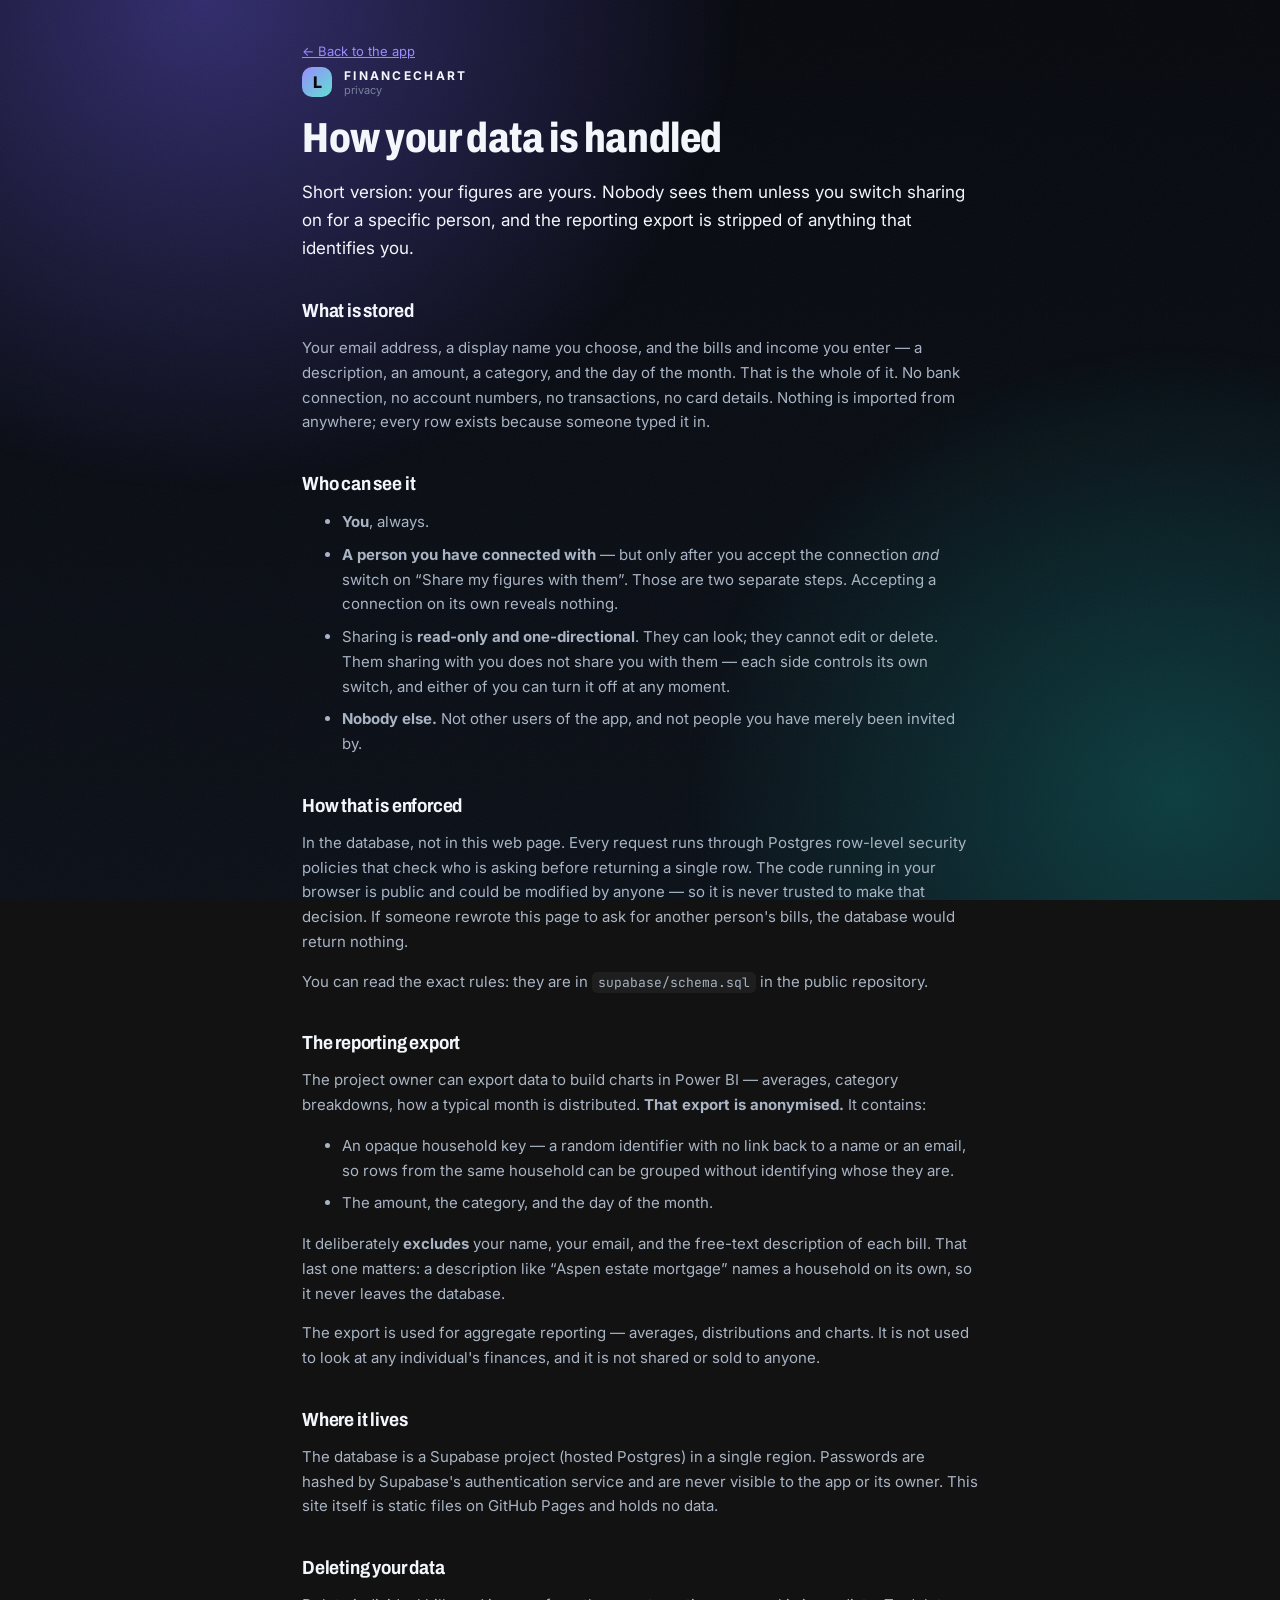
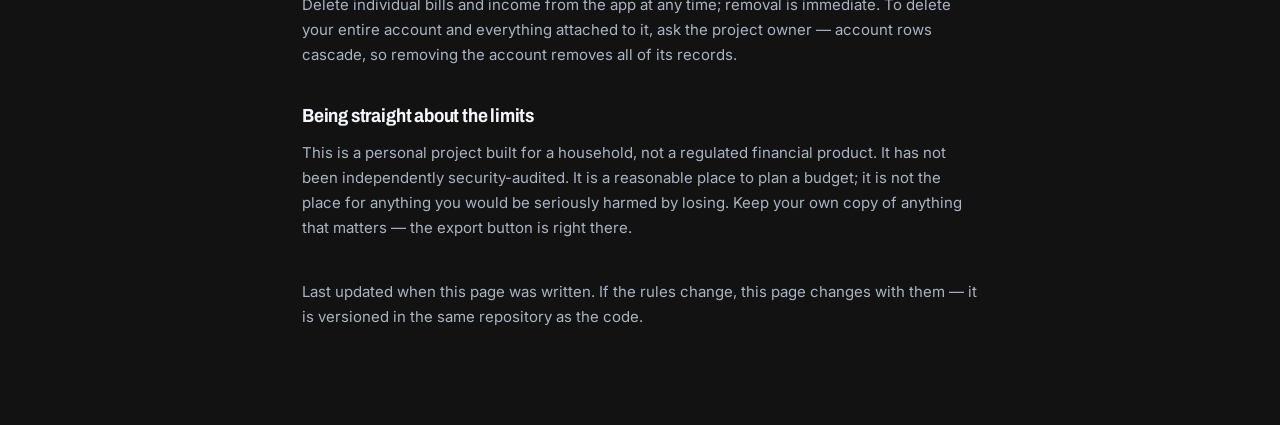
==== web/privacy.html @ e147e2c2 "Add accounts, sharing and a web frontend (v2) Move from a single-user desktop app to a hosted one wi" ====
<!doctype html>
<html lang="en" data-theme="dark">
<head>
<meta charset="utf-8">
<meta name="viewport" content="width=device-width, initial-scale=1">
<title>How your data is handled — FinanceChart</title>
<link rel="icon" href="data:image/svg+xml,%3Csvg xmlns='http://www.w3.org/2000/svg' viewBox='0 0 32 32'%3E%3Crect width='32' height='32' rx='9' fill='%236d5ef0'/%3E%3Ctext x='16' y='23' font-family='sans-serif' font-size='19' font-weight='800' fill='%23fff' text-anchor='middle'%3EL%3C/text%3E%3C/svg%3E">
<link rel="preconnect" href="https://fonts.googleapis.com">
<link rel="preconnect" href="https://fonts.gstatic.com" crossorigin>
<link href="https://fonts.googleapis.com/css2?family=Archivo:wdth,wght@62..125,400..800&family=Inter:wght@400..700&family=JetBrains+Mono:wght@400..600&display=swap" rel="stylesheet">
<link rel="stylesheet" href="styles.css">
<style>
  .doc { max-width: 720px; margin: 0 auto; padding: 40px 22px 80px; }
  .doc h1 { font-size: clamp(30px, 5vw, 42px); font-weight: 800; font-stretch: 80%; margin: 18px 0 8px; }
  .doc h2 { font-size: 19px; margin: 38px 0 10px; }
  .doc p, .doc li { color: var(--ink-secondary); line-height: 1.65; font-size: 15px; }
  .doc li { margin-bottom: 8px; }
  .doc .lede { font-size: 17px; color: var(--ink); }
  .doc code { font-family: var(--mono); font-size: 13px; background: var(--inset); padding: 2px 6px; border-radius: 5px; }
  .back { display: inline-block; margin-bottom: 8px; font-size: 13px; }
</style>
</head>
<body>
<div class="doc">
  <a class="back" href="index.html">← Back to the app</a>

  <div class="wordmark" style="margin-bottom:6px">
    <div class="badge">L</div>
    <div><div class="name">FINANCECHART</div><div class="sub">privacy</div></div>
  </div>

  <h1>How your data is handled</h1>
  <p class="lede">Short version: your figures are yours. Nobody sees them unless
    you switch sharing on for a specific person, and the reporting export is
    stripped of anything that identifies you.</p>

  <h2>What is stored</h2>
  <p>Your email address, a display name you choose, and the bills and income you
    enter — a description, an amount, a category, and the day of the month.
    That is the whole of it. No bank connection, no account numbers, no
    transactions, no card details. Nothing is imported from anywhere; every row
    exists because someone typed it in.</p>

  <h2>Who can see it</h2>
  <ul>
    <li><strong>You</strong>, always.</li>
    <li><strong>A person you have connected with</strong> — but only after you
      accept the connection <em>and</em> switch on “Share my figures with them”.
      Those are two separate steps. Accepting a connection on its own reveals
      nothing.</li>
    <li>Sharing is <strong>read-only and one-directional</strong>. They can look;
      they cannot edit or delete. Them sharing with you does not share you with
      them — each side controls its own switch, and either of you can turn it off
      at any moment.</li>
    <li><strong>Nobody else.</strong> Not other users of the app, and not people
      you have merely been invited by.</li>
  </ul>

  <h2>How that is enforced</h2>
  <p>In the database, not in this web page. Every request runs through Postgres
    row-level security policies that check who is asking before returning a
    single row. The code running in your browser is public and could be modified
    by anyone — so it is never trusted to make that decision. If someone rewrote
    this page to ask for another person's bills, the database would return
    nothing.</p>
  <p>You can read the exact rules: they are in
    <code>supabase/schema.sql</code> in the public repository.</p>

  <h2>The reporting export</h2>
  <p>The project owner can export data to build charts in Power BI — averages,
    category breakdowns, how a typical month is distributed. <strong>That export
    is anonymised.</strong> It contains:</p>
  <ul>
    <li>An opaque household key — a random identifier with no link back to a name
      or an email, so rows from the same household can be grouped without
      identifying whose they are.</li>
    <li>The amount, the category, and the day of the month.</li>
  </ul>
  <p>It deliberately <strong>excludes</strong> your name, your email, and the
    free-text description of each bill. That last one matters: a description like
    “Aspen estate mortgage” names a household on its own, so it never leaves the
    database.</p>
  <p>The export is used for aggregate reporting — averages, distributions and
    charts. It is not used to look at any individual's finances, and it is not
    shared or sold to anyone.</p>

  <h2>Where it lives</h2>
  <p>The database is a Supabase project (hosted Postgres) in a single region.
    Passwords are hashed by Supabase's authentication service and are never
    visible to the app or its owner. This site itself is static files on GitHub
    Pages and holds no data.</p>

  <h2>Deleting your data</h2>
  <p>Delete individual bills and income from the app at any time; removal is
    immediate. To delete your entire account and everything attached to it, ask
    the project owner — account rows cascade, so removing the account removes all
    of its records.</p>

  <h2>Being straight about the limits</h2>
  <p>This is a personal project built for a household, not a regulated financial
    product. It has not been independently security-audited. It is a reasonable
    place to plan a budget; it is not the place for anything you would be
    seriously harmed by losing. Keep your own copy of anything that matters —
    the export button is right there.</p>

  <p class="small muted" style="margin-top:40px">
    Last updated when this page was written. If the rules change, this page
    changes with them — it is versioned in the same repository as the code.
  </p>
</div>
<script>
  document.documentElement.dataset.theme = localStorage.getItem("fc-theme") || "dark";
</script>
</body>
</html>
---- web/styles.css ----
/*
 * FinanceChart — design system
 *
 * The same "aurora ink" palette as the desktop app: a near-black (or warm
 * bone) plane lit by two colour blooms, with frosted panels over it. The
 * values came out of the desktop app's palette_check.py, which audits WCAG
 * contrast and OKLab separation between adjacent series slots under simulated
 * protanopia, deuteranopia and tritanopia.
 *
 * Colour is assigned by the job it does: one hue's ramp for magnitude, fixed
 * categorical slots for identity (so a category keeps its colour as the data
 * changes), and reserved status colours that always ship alongside words.
 */

:root {
  color-scheme: dark;

  --plane-top: #080a10;
  --plane-bottom: #0c1119;
  --bloom-a: #6d5ef0;
  --bloom-b: #12a8a0;
  --bloom-alpha: 0.42;

  --surface: #141a24;
  --glass: rgba(26, 33, 46, 0.72);
  --stroke: rgba(255, 255, 255, 0.11);
  --highlight: rgba(255, 255, 255, 0.16);
  --inset: rgba(255, 255, 255, 0.05);
  --inset-strong: rgba(255, 255, 255, 0.09);
  --shadow: rgba(0, 0, 0, 0.55);

  --ink: #f3f6fb;
  --ink-secondary: #a9b4c4;
  --ink-muted: #79839a;

  --accent: #9a8cff;
  --accent-soft: #5fe0d0;
  --button: #6d5ef0;
  --button-active: #5b4cde;
  --button-ink: #ffffff;

  --good: #35d9a0;
  --warning: #ffc24b;
  --critical: #ff6b85;

  --series-1: #6e8bff;
  --series-2: #ff7a45;
  --series-3: #2fd4a7;
  --series-4: #ffc24b;
  --series-5: #ff6fa5;
  --series-6: #4cc93f;
  --series-7: #b239f7;
  --series-8: #ff5c5c;

  /* Text drawn on top of each fill. Chosen per colour, not assumed: on the
     light palette some series are dark enough to need white. Every pairing
     below clears 4.5:1. */
  --series-1-ink: #0b0b0b; --series-2-ink: #0b0b0b;
  --series-3-ink: #0b0b0b; --series-4-ink: #0b0b0b;
  --series-5-ink: #0b0b0b; --series-6-ink: #0b0b0b;
  --series-7-ink: #0b0b0b; --series-8-ink: #0b0b0b;
  --on-accent: #0b0b0b;

  --track: rgba(255, 255, 255, 0.09);
  --grid: #222b3a;

  /* Sequential ramp for magnitude: one hue, deep -> bright on the dark
     surface, so "more" always reads as further from the background. */
  --ramp-1: #41528f; --ramp-2: #4d5e9c; --ramp-3: #596aaa;
  --ramp-4: #6576b8; --ramp-5: #7283c6; --ramp-6: #7e90d4;
  --ramp-7: #8b9de2; --ramp-8: #99aaf0; --ramp-9: #a6b7ff;

  --radius-panel: 20px;
  --radius-card: 16px;
  --radius-well: 11px;
  --radius-pill: 999px;

  --sans: "Inter", ui-sans-serif, system-ui, -apple-system, "Segoe UI", sans-serif;
  --display: "Archivo", var(--sans);
  --mono: "JetBrains Mono", ui-monospace, "SFMono-Regular", Menlo, monospace;
}

:root[data-theme="light"] {
  color-scheme: light;

  --plane-top: #f6f2ea;
  --plane-bottom: #eae4d9;
  --bloom-a: #8c7bf0;
  --bloom-b: #4fc5b4;
  --bloom-alpha: 0.26;

  --surface: #fcfaf6;
  --glass: rgba(255, 253, 249, 0.78);
  --stroke: rgba(18, 16, 14, 0.1);
  --highlight: rgba(255, 255, 255, 0.75);
  --inset: rgba(18, 16, 14, 0.05);
  --inset-strong: rgba(18, 16, 14, 0.09);
  --shadow: rgba(60, 48, 30, 0.18);

  --ink: #141210;
  --ink-secondary: #514b42;
  --ink-muted: #7e776c;

  --accent: #5b4bd6;
  --accent-soft: #0e9e78;
  --button: #5b4bd6;
  --button-active: #4a3bc0;

  --good: #0f8a5f;
  --warning: #b07400;
  --critical: #c8324f;

  --series-1: #3d5bd9;
  --series-2: #d9531f;
  --series-3: #0e9e78;
  --series-4: #c98200;
  --series-5: #d6417c;
  --series-6: #2e8b22;
  --series-7: #5b1d96;
  --series-8: #d13a3a;

  --series-1-ink: #ffffff; --series-2-ink: #0b0b0b;
  --series-3-ink: #0b0b0b; --series-4-ink: #0b0b0b;
  --series-5-ink: #0b0b0b; --series-6-ink: #0b0b0b;
  --series-7-ink: #ffffff; --series-8-ink: #ffffff;
  --on-accent: #ffffff;

  --track: rgba(18, 16, 14, 0.1);
  --grid: #ded7ca;

  /* Same hue, inverted for the light surface: pale -> deep. */
  --ramp-1: #8fa4e2; --ramp-2: #8196d7; --ramp-3: #7389cc;
  --ramp-4: #657bc2; --ramp-5: #576eb7; --ramp-6: #4a61ac;
  --ramp-7: #3e54a1; --ramp-8: #314697; --ramp-9: #26398c;
}

* { box-sizing: border-box; }

/* The `hidden` attribute must win. Any rule here that sets `display` on an
   element would otherwise beat the user-agent's `[hidden] { display: none }`,
   which silently leaves hidden fields on screen. */
[hidden] { display: none !important; }

body {
  margin: 0;
  min-height: 100vh;
  font-family: var(--sans);
  color: var(--ink);
  background: linear-gradient(180deg, var(--plane-top), var(--plane-bottom));
  background-attachment: fixed;
  -webkit-font-smoothing: antialiased;
}

/* The two colour blooms. Fixed so they stay put while the page scrolls. */
body::before,
body::after {
  content: "";
  position: fixed;
  inset: 0;
  pointer-events: none;
  z-index: -1;
}
body::before {
  background:
    radial-gradient(60vw 55vw at 16% 0%,
      color-mix(in srgb, var(--bloom-a) calc(var(--bloom-alpha) * 100%), transparent), transparent 70%),
    radial-gradient(55vw 50vw at 92% 88%,
      color-mix(in srgb, var(--bloom-b) calc(var(--bloom-alpha) * 72%), transparent), transparent 70%);
}
/* Film grain, so the large gradient areas do not band. */
body::after {
  opacity: 0.035;
  background-image: url("data:image/svg+xml,%3Csvg xmlns='http://www.w3.org/2000/svg' width='120' height='120'%3E%3Cfilter id='n'%3E%3CfeTurbulence type='fractalNoise' baseFrequency='0.9' numOctaves='3'/%3E%3C/filter%3E%3Crect width='120' height='120' filter='url(%23n)'/%3E%3C/svg%3E");
}

/* --------------------------------------------------------------- surfaces */

.panel {
  background: var(--glass);
  backdrop-filter: blur(20px) saturate(140%);
  -webkit-backdrop-filter: blur(20px) saturate(140%);
  border: 1px solid var(--stroke);
  border-top-color: var(--highlight);
  border-radius: var(--radius-panel);
  box-shadow: 0 10px 34px var(--shadow);
}

.well {
  background: var(--inset);
  border: 1px solid transparent;
  border-radius: var(--radius-well);
}

/* ------------------------------------------------------------- typography */

.eyebrow {
  font-size: 10px;
  font-weight: 600;
  letter-spacing: 0.19em;
  text-transform: uppercase;
  color: var(--ink-muted);
  margin: 0;
}

.hero-figure {
  font-family: var(--display);
  font-size: clamp(44px, 6.4vw, 76px);
  font-weight: 800;
  font-stretch: 78%;
  letter-spacing: -0.02em;
  line-height: 1;
  margin: 10px 0 0;
  background: linear-gradient(96deg, var(--ink), var(--accent));
  -webkit-background-clip: text;
  background-clip: text;
  color: transparent;
}
.hero-figure.is-critical {
  background: none;
  -webkit-text-fill-color: var(--critical);
  color: var(--critical);
}
.hero-figure.is-empty {
  background: none;
  -webkit-text-fill-color: var(--ink-muted);
  color: var(--ink-muted);
}

.figure { font-family: var(--mono); font-variant-numeric: tabular-nums; }

h1, h2, h3 { font-family: var(--display); font-stretch: 88%; letter-spacing: -0.01em; }

/* --------------------------------------------------------------- controls */

.btn {
  font: inherit;
  font-size: 13px;
  font-weight: 600;
  padding: 10px 18px;
  border-radius: var(--radius-pill);
  border: 1px solid transparent;
  cursor: pointer;
  transition: background 0.15s, border-color 0.15s, color 0.15s, box-shadow 0.15s;
  background: transparent;
  color: var(--ink-secondary);
  border-color: color-mix(in srgb, var(--ink-muted) 45%, transparent);
}
.btn:hover { color: var(--ink); background: var(--inset); }
.btn:focus-visible { outline: 2px solid var(--accent); outline-offset: 2px; }

.btn-primary {
  background: linear-gradient(96deg, var(--button), var(--accent));
  color: var(--button-ink);
  border-color: transparent;
}
.btn-primary:hover {
  background: linear-gradient(96deg, var(--button-active), var(--accent));
  color: var(--button-ink);
  box-shadow: 0 0 22px color-mix(in srgb, var(--accent) 45%, transparent);
}
.btn-danger { color: var(--critical); border-color: color-mix(in srgb, var(--critical) 50%, transparent); }
.btn-danger:hover { color: var(--critical); background: color-mix(in srgb, var(--critical) 12%, transparent); }
.btn-quiet { border-color: transparent; }
.btn:disabled { opacity: 0.45; cursor: not-allowed; }

input, select {
  font: inherit;
  font-size: 14px;
  width: 100%;
  padding: 10px 12px;
  color: var(--ink);
  background: var(--inset);
  border: 1px solid transparent;
  border-radius: var(--radius-well);
}
input:focus, select:focus {
  outline: none;
  border-color: var(--accent);
  background: var(--inset-strong);
}
input::placeholder { color: var(--ink-muted); }
select option { background: var(--surface); color: var(--ink); }

label.field { display: block; }
label.field > span {
  display: block;
  font-size: 10px;
  font-weight: 600;
  letter-spacing: 0.16em;
  text-transform: uppercase;
  color: var(--ink-muted);
  margin-bottom: 6px;
}

/* ------------------------------------------------------------------ chips */

.chip {
  background: var(--inset);
  border-radius: var(--radius-card);
  padding: 14px 16px;
}
.chip .value {
  font-family: var(--mono);
  font-variant-numeric: tabular-nums;
  font-size: 21px;
  font-weight: 600;
  margin: 4px 0 2px;
}
.chip .note { font-size: 11px; color: var(--ink-muted); }

.tag {
  display: inline-block;
  font-size: 11px;
  font-weight: 600;
  padding: 3px 10px;
  border-radius: var(--radius-pill);
  background: var(--inset-strong);
  color: var(--ink-secondary);
}
.tag.is-accent { background: color-mix(in srgb, var(--accent) 22%, transparent); color: var(--ink); }
.tag.is-good { background: color-mix(in srgb, var(--good) 20%, transparent); color: var(--good); }
.tag.is-warning { background: color-mix(in srgb, var(--warning) 22%, transparent); color: var(--warning); }

/* ------------------------------------------------------------------ table */

table.ledger { width: 100%; border-collapse: collapse; }
table.ledger th {
  font-size: 10px;
  font-weight: 600;
  letter-spacing: 0.16em;
  text-transform: uppercase;
  color: var(--ink-muted);
  text-align: left;
  padding: 8px 10px;
  cursor: pointer;
  user-select: none;
  white-space: nowrap;
}
table.ledger th:hover { color: var(--ink-secondary); }
table.ledger th.num, table.ledger td.num { text-align: right; }
table.ledger th.mid, table.ledger td.mid { text-align: center; }
table.ledger td { padding: 9px 10px; font-size: 14px; border-radius: 0; }
table.ledger tbody tr { cursor: pointer; }
table.ledger tbody tr:hover td { background: var(--inset); }
table.ledger tbody tr.is-selected td { background: color-mix(in srgb, var(--accent) 16%, transparent); }
table.ledger tbody tr td:first-child { border-radius: var(--radius-well) 0 0 var(--radius-well); }
table.ledger tbody tr td:last-child { border-radius: 0 var(--radius-well) var(--radius-well) 0; }
table.ledger td.num { font-family: var(--mono); font-variant-numeric: tabular-nums; }

.dot {
  display: inline-block;
  width: 9px; height: 9px;
  border-radius: 3px;
  margin-right: 9px;
  vertical-align: baseline;
}

/* ------------------------------------------------------------------ tabs */

.tabs {
  display: inline-flex;
  background: var(--inset);
  border-radius: var(--radius-pill);
  padding: 3px;
  gap: 2px;
}
.tabs button {
  font: inherit;
  font-size: 13px;
  font-weight: 600;
  padding: 8px 22px;
  border: 0;
  border-radius: var(--radius-pill);
  background: transparent;
  color: var(--ink-muted);
  cursor: pointer;
}
.tabs button:hover { color: var(--ink-secondary); }
.tabs button[aria-selected="true"] {
  background: linear-gradient(96deg, var(--accent), var(--accent-soft));
  color: var(--on-accent);
  box-shadow: 0 0 18px color-mix(in srgb, var(--accent) 40%, transparent);
}

/* ----------------------------------------------------------------- layout */

.shell { max-width: 1420px; margin: 0 auto; padding: 22px; }

.topbar {
  display: flex;
  align-items: center;
  gap: 18px;
  margin-bottom: 18px;
  flex-wrap: wrap;
}
.wordmark { display: flex; align-items: center; gap: 12px; }
.wordmark .badge {
  width: 30px; height: 30px;
  border-radius: 10px;
  background: linear-gradient(135deg, var(--accent), var(--accent-soft));
  display: grid; place-items: center;
  font-weight: 800; color: var(--on-accent);
}
.wordmark .name { font-size: 12px; font-weight: 700; letter-spacing: 0.19em; }
.wordmark .sub { font-size: 11px; color: var(--ink-muted); }

.icon-btn {
  width: 40px; height: 40px;
  border-radius: var(--radius-pill);
  border: 1px solid color-mix(in srgb, var(--ink-muted) 45%, transparent);
  background: transparent;
  color: var(--ink-secondary);
  cursor: pointer;
  display: grid; place-items: center;
}
.icon-btn:hover { background: var(--inset); color: var(--ink); }

.hero { padding: 24px 26px; margin-bottom: 18px; }
.hero-grid {
  display: grid;
  grid-template-columns: minmax(240px, 1fr) auto;
  gap: 24px;
  align-items: start;
}
.chips { display: grid; grid-template-columns: repeat(3, minmax(140px, 168px)); gap: 12px; }

.meter { margin-top: 20px; }
.meter-track {
  position: relative;
  height: 14px;
  border-radius: var(--radius-pill);
  background: var(--track);
  overflow: hidden;
}
.meter-fill {
  position: absolute; inset: 0 auto 0 0;
  border-radius: var(--radius-pill);
  background: linear-gradient(90deg, var(--accent), var(--accent-soft));
  box-shadow: 0 0 18px color-mix(in srgb, var(--accent) 55%, transparent);
  transition: width 0.4s ease;
}
.meter-over {
  position: absolute; top: 0; bottom: 0;
  border-radius: var(--radius-pill);
  background: var(--critical);
  box-shadow: 0 0 18px color-mix(in srgb, var(--critical) 55%, transparent);
}
.meter-caption { margin-top: 9px; font-size: 12px; color: var(--ink-secondary); }
.meter-caption.is-critical { color: var(--critical); }

.columns { display: grid; grid-template-columns: minmax(0, 46fr) minmax(0, 54fr); gap: 18px; }
@media (max-width: 1080px) { .columns, .hero-grid { grid-template-columns: 1fr; } }
@media (max-width: 620px) { .chips { grid-template-columns: 1fr; } }

.pane { padding: 22px; }
.pane-head {
  display: flex; align-items: baseline; justify-content: space-between;
  gap: 12px; margin-bottom: 14px; flex-wrap: wrap;
}
.pane-head h2 { margin: 0; font-size: 19px; font-weight: 700; }
.pane-head .sub { font-size: 12px; color: var(--ink-muted); }

.divider { height: 1px; background: var(--stroke); margin: 18px 0; border: 0; }

.form-grid { display: grid; grid-template-columns: 1fr 1fr; gap: 14px; }
@media (max-width: 520px) { .form-grid { grid-template-columns: 1fr; } }

.row { display: flex; gap: 10px; align-items: center; flex-wrap: wrap; }
.spacer { flex: 1; }
.error { color: var(--critical); font-size: 12px; min-height: 16px; }
.empty { text-align: center; padding: 34px 12px; color: var(--ink-muted); }
.empty strong { display: block; color: var(--ink-secondary); margin-bottom: 5px; }

.scroll-y { max-height: 340px; overflow-y: auto; }
.scroll-y::-webkit-scrollbar { width: 8px; }
.scroll-y::-webkit-scrollbar-thumb {
  background: color-mix(in srgb, var(--ink-muted) 45%, transparent);
  border-radius: 99px;
}

/* ----------------------------------------------------------------- charts */

/* SVG text does not inherit the page font stack, so it is set explicitly.
   `vector-effect` is not used: these scale with the viewBox on purpose. */
.bar-label {
  font-family: var(--sans);
  font-size: 13px;
  fill: var(--ink-secondary);
}
.bar-value {
  font-family: var(--mono);
  font-size: 13px;
  fill: var(--ink);
}
.ribbon-label {
  font-family: var(--sans);
  font-size: 12px;
  font-weight: 600;
  /* `fill` is set per segment — the readable ink depends on which series
     colour is underneath, and that differs between the two themes. */
}

.chart-legend {
  display: grid;
  grid-template-columns: repeat(auto-fill, minmax(150px, 1fr));
  gap: 6px 14px;
  margin-top: 16px;
  font-size: 12px;
  color: var(--ink-secondary);
}
.chart-legend .amt { color: var(--ink-muted); font-family: var(--mono); }

/* ------------------------------------------------------------------ modal */

.scrim {
  position: fixed; inset: 0;
  background: rgba(0, 0, 0, 0.55);
  backdrop-filter: blur(3px);
  display: grid; place-items: center;
  padding: 20px;
  z-index: 50;
}
:root[data-theme="light"] .scrim { background: rgba(30, 24, 14, 0.32); }
.modal { max-width: 460px; width: 100%; padding: 24px; }
.modal h3 { margin: 0 0 6px; font-size: 16px; }
.modal p { margin: 0 0 18px; color: var(--ink-secondary); font-size: 14px; line-height: 1.5; }

/* ------------------------------------------------------------------ toast */

.toasts {
  position: fixed; right: 20px; bottom: 20px;
  display: flex; flex-direction: column; gap: 10px;
  z-index: 60;
}
.toast {
  padding: 13px 16px 13px 14px;
  min-width: 260px;
  border-left: 3px solid var(--accent);
  animation: rise 0.22s ease;
}
.toast.is-critical { border-left-color: var(--critical); }
.toast.is-good { border-left-color: var(--good); }
.toast .t { font-size: 13px; font-weight: 600; }
.toast .m { font-size: 12px; color: var(--ink-muted); margin-top: 2px; }
@keyframes rise { from { opacity: 0; transform: translateY(8px); } }

/* -------------------------------------------------------------- auth page */

.auth-wrap { min-height: 100vh; display: grid; place-items: center; padding: 22px; }
.auth-card { width: 100%; max-width: 420px; padding: 32px; }
.auth-card h1 { margin: 14px 0 6px; font-size: 26px; font-weight: 800; font-stretch: 82%; }
.auth-card .lede { color: var(--ink-secondary); font-size: 14px; margin: 0 0 24px; line-height: 1.5; }
.auth-card .field + .field { margin-top: 14px; }
.auth-switch { margin-top: 18px; font-size: 13px; color: var(--ink-muted); text-align: center; }
.auth-switch button {
  background: none; border: 0; padding: 0;
  color: var(--accent); font: inherit; font-weight: 600; cursor: pointer;
}

a { color: var(--accent); }
.muted { color: var(--ink-muted); }
.small { font-size: 12px; }
.hidden { display: none !important; }

.notice {
  font-size: 12px;
  line-height: 1.55;
  color: var(--ink-muted);
  background: var(--inset);
  border-radius: var(--radius-card);
  padding: 14px 16px;
}
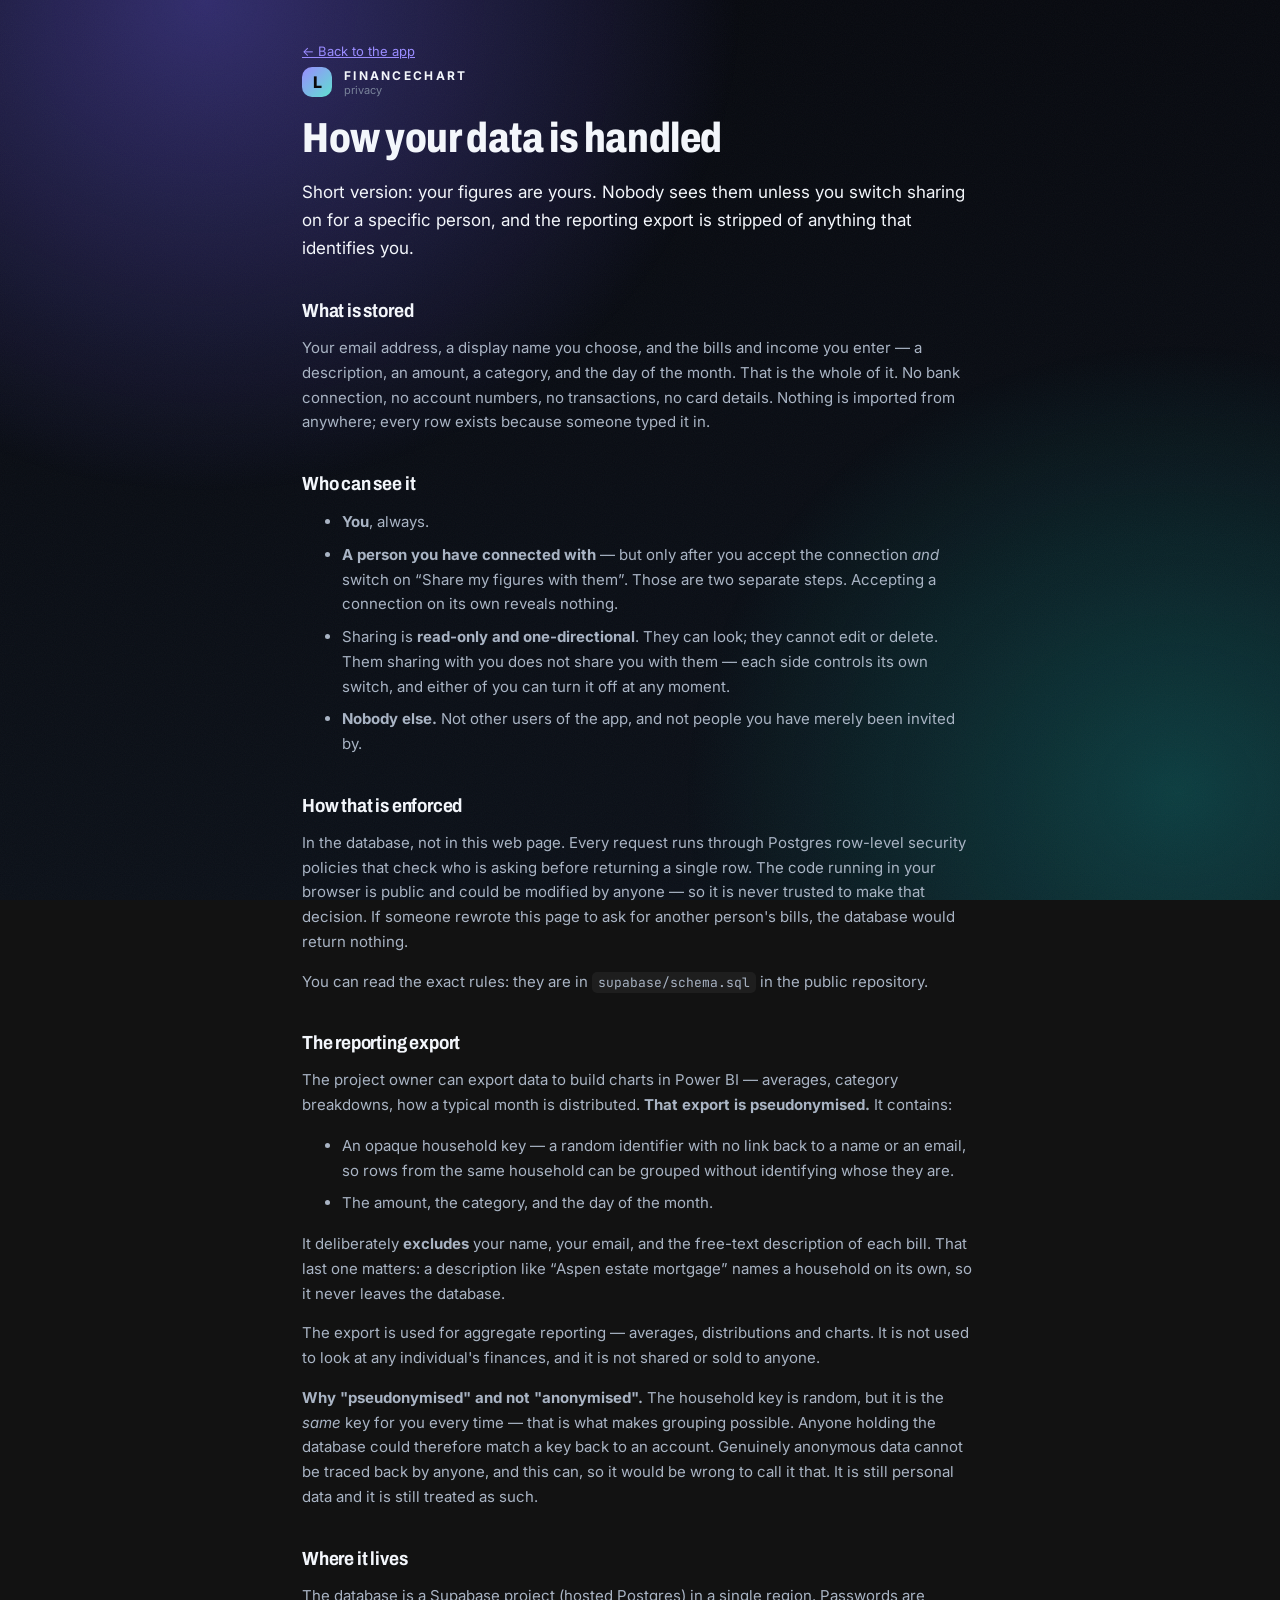
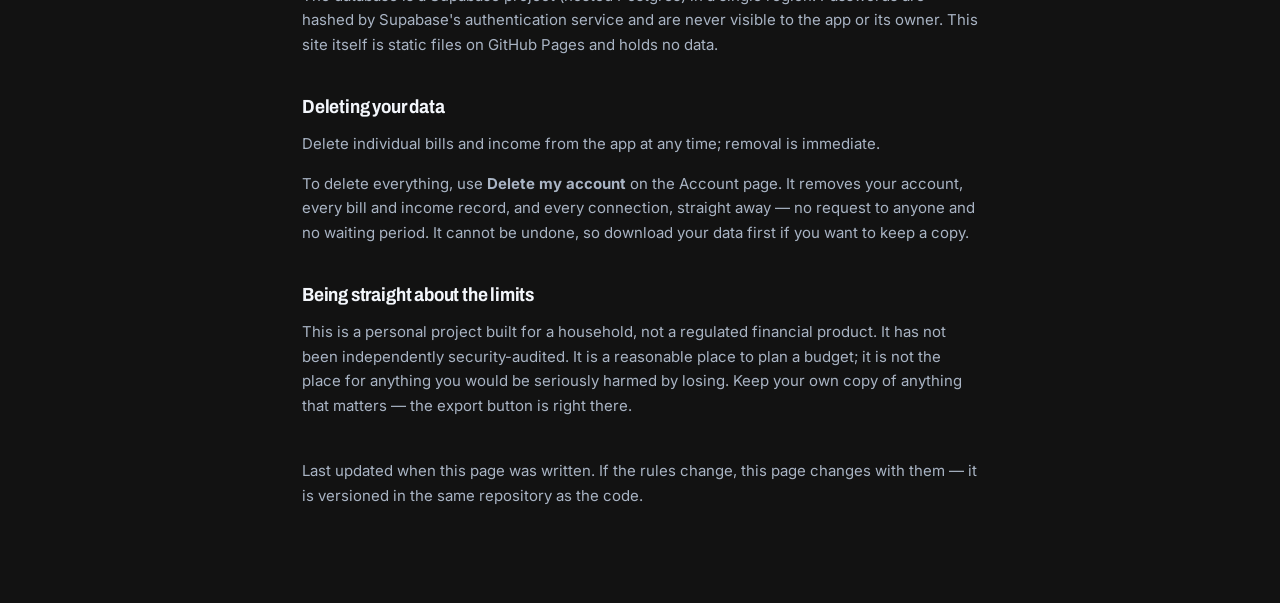
==== commit 59d1a95c: "Close the enumeration oracle, add self-serve deletion, say "pseudonymised" Three things that were fi" ====
--- a/web/privacy.html
+++ b/web/privacy.html
@@ -69,7 +69,7 @@
   <h2>The reporting export</h2>
   <p>The project owner can export data to build charts in Power BI — averages,
     category breakdowns, how a typical month is distributed. <strong>That export
-    is anonymised.</strong> It contains:</p>
+    is pseudonymised.</strong> It contains:</p>
   <ul>
     <li>An opaque household key — a random identifier with no link back to a name
       or an email, so rows from the same household can be grouped without
@@ -83,6 +83,12 @@
   <p>The export is used for aggregate reporting — averages, distributions and
     charts. It is not used to look at any individual's finances, and it is not
     shared or sold to anyone.</p>
+  <p><strong>Why "pseudonymised" and not "anonymised".</strong> The household
+    key is random, but it is the <em>same</em> key for you every time — that is
+    what makes grouping possible. Anyone holding the database could therefore
+    match a key back to an account. Genuinely anonymous data cannot be traced
+    back by anyone, and this can, so it would be wrong to call it that. It is
+    still personal data and it is still treated as such.</p>
 
   <h2>Where it lives</h2>
   <p>The database is a Supabase project (hosted Postgres) in a single region.
@@ -92,9 +98,11 @@
 
   <h2>Deleting your data</h2>
   <p>Delete individual bills and income from the app at any time; removal is
-    immediate. To delete your entire account and everything attached to it, ask
-    the project owner — account rows cascade, so removing the account removes all
-    of its records.</p>
+    immediate.</p>
+  <p>To delete everything, use <strong>Delete my account</strong> on the Account
+    page. It removes your account, every bill and income record, and every
+    connection, straight away — no request to anyone and no waiting period. It
+    cannot be undone, so download your data first if you want to keep a copy.</p>
 
   <h2>Being straight about the limits</h2>
   <p>This is a personal project built for a household, not a regulated financial
--- a/web/styles.css
+++ b/web/styles.css
@@ -321,6 +321,32 @@
 .tag.is-good { background: color-mix(in srgb, var(--good) 20%, transparent); color: var(--good); }
 .tag.is-warning { background: color-mix(in srgb, var(--warning) 22%, transparent); color: var(--warning); }
 
+/* An editable tag. It has to read as clickable without shouting: the dotted
+   underline carries the affordance, so it does not rely on hover alone —
+   nothing on a touch screen hovers. */
+.tag-edit {
+  font-family: inherit;
+  border: 0;
+  cursor: pointer;
+  text-decoration: underline dotted color-mix(in srgb, currentColor 45%, transparent);
+  text-underline-offset: 3px;
+}
+.tag-edit:hover { background: var(--inset-strong); color: var(--ink); }
+.tag-edit:focus-visible { outline: 2px solid var(--accent); outline-offset: 2px; }
+.tag-edit.is-unset { color: var(--ink-muted); font-weight: 500; }
+
+.tag-input {
+  width: 11ch;
+  font-family: inherit;
+  font-size: 11px;
+  font-weight: 600;
+  padding: 3px 10px;
+  border-radius: var(--radius-pill);
+  background: var(--inset-strong);
+  color: var(--ink);
+  border: 1px solid var(--accent);
+}
+
 /* ------------------------------------------------------------------ table */
 
 table.ledger { width: 100%; border-collapse: collapse; }
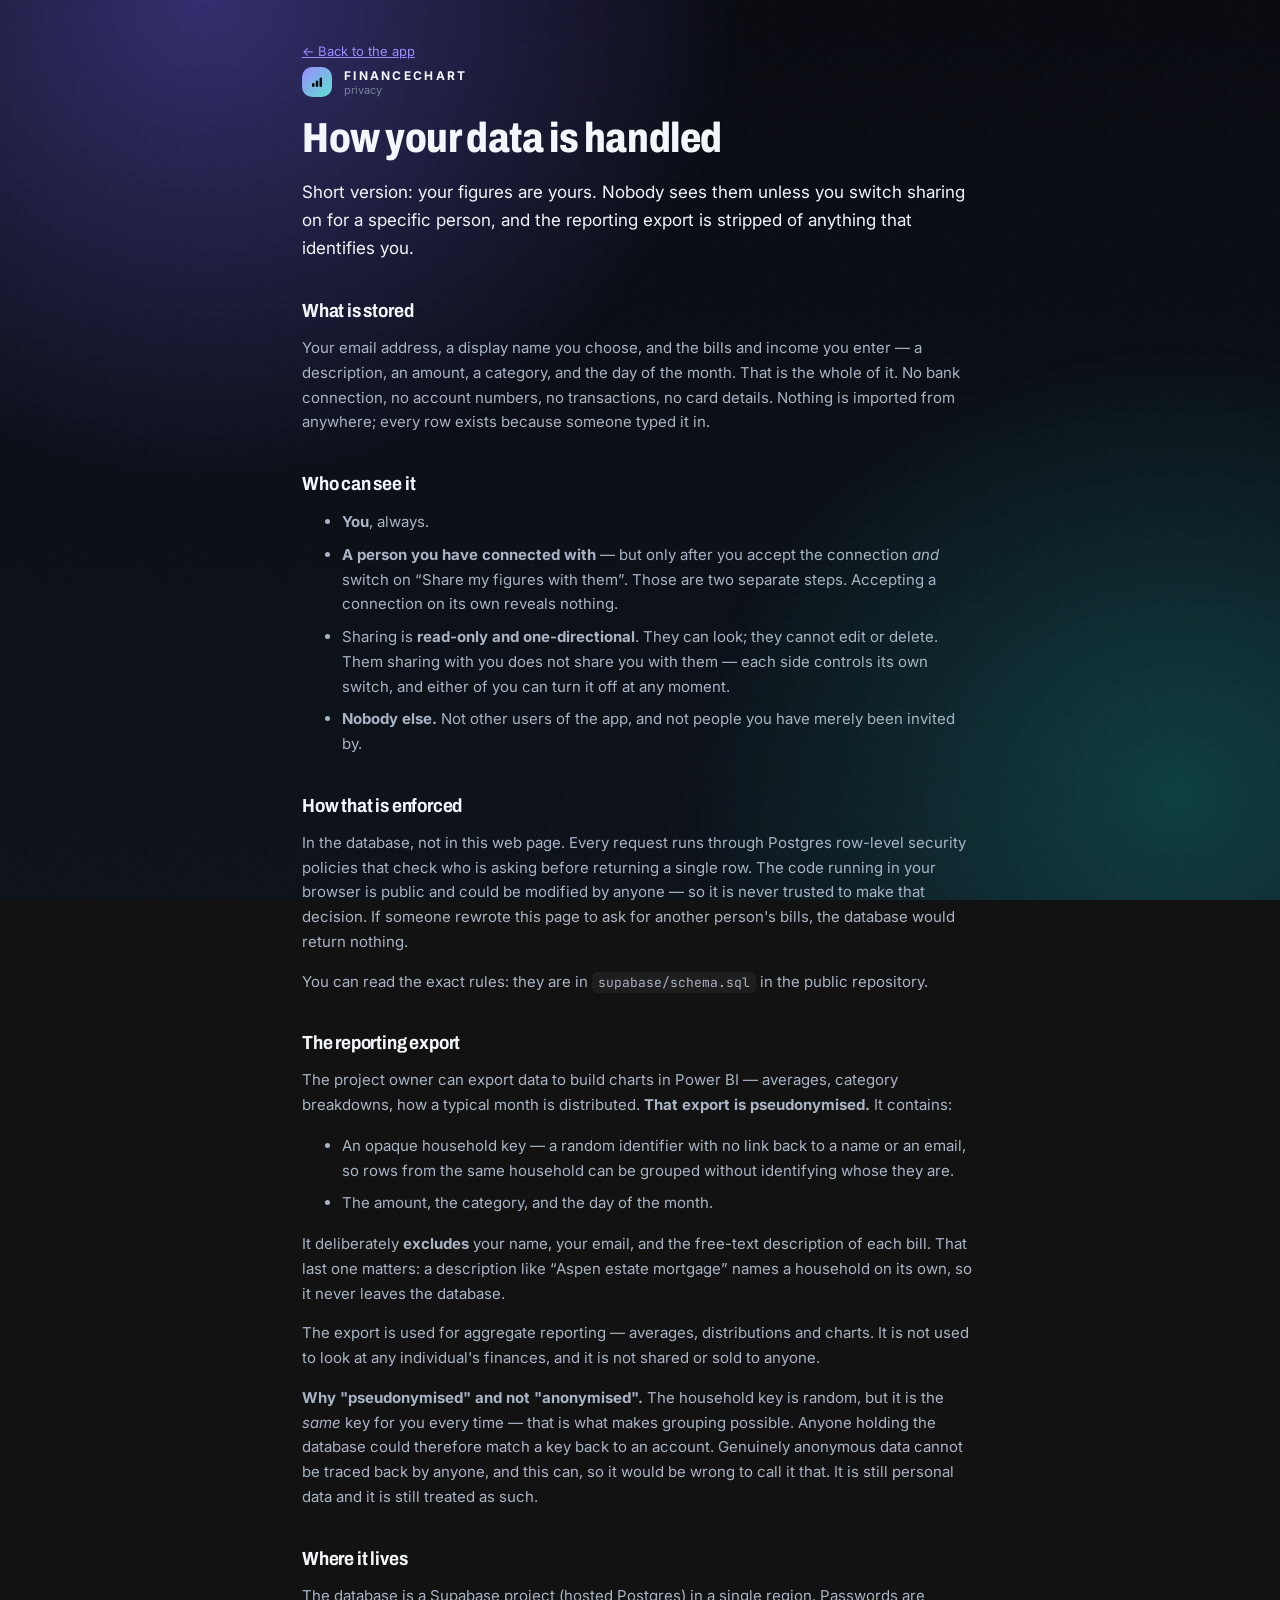
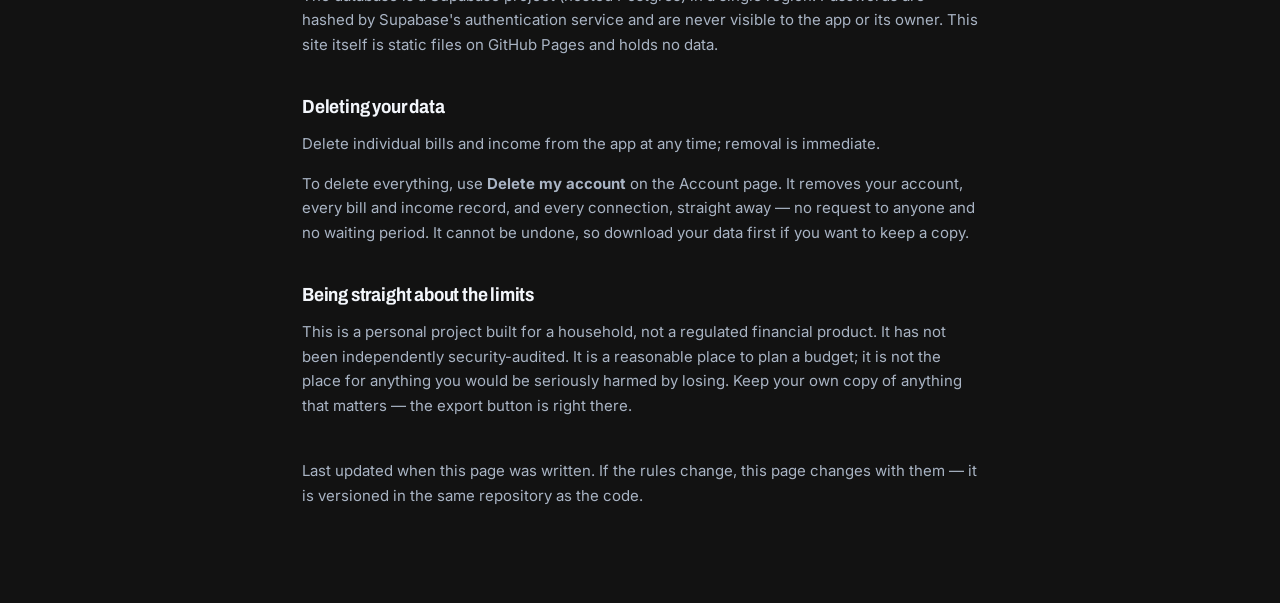
==== commit 92f9c1b7: "Give the wordmark a real mark, and stop the meter decorating itself The badge said "L" — a leftover " ====
--- a/web/privacy.html
+++ b/web/privacy.html
@@ -4,7 +4,7 @@
 <meta charset="utf-8">
 <meta name="viewport" content="width=device-width, initial-scale=1">
 <title>How your data is handled — FinanceChart</title>
-<link rel="icon" href="data:image/svg+xml,%3Csvg xmlns='http://www.w3.org/2000/svg' viewBox='0 0 32 32'%3E%3Crect width='32' height='32' rx='9' fill='%236d5ef0'/%3E%3Ctext x='16' y='23' font-family='sans-serif' font-size='19' font-weight='800' fill='%23fff' text-anchor='middle'%3EL%3C/text%3E%3C/svg%3E">
+<link rel="icon" href="data:image/svg+xml,%3Csvg xmlns='http://www.w3.org/2000/svg' viewBox='0 0 32 32'%3E%3Crect width='32' height='32' rx='9' fill='%236d5ef0'/%3E%3Cg fill='%23fff'%3E%3Crect x='6' y='18' width='5' height='8' rx='2.5'/%3E%3Crect x='13.5' y='13' width='5' height='13' rx='2.5'/%3E%3Crect x='21' y='7' width='5' height='19' rx='2.5'/%3E%3C/g%3E%3C/svg%3E">
 <link rel="preconnect" href="https://fonts.googleapis.com">
 <link rel="preconnect" href="https://fonts.gstatic.com" crossorigin>
 <link href="https://fonts.googleapis.com/css2?family=Archivo:wdth,wght@62..125,400..800&family=Inter:wght@400..700&family=JetBrains+Mono:wght@400..600&display=swap" rel="stylesheet">
@@ -25,7 +25,7 @@
   <a class="back" href="index.html">← Back to the app</a>
 
   <div class="wordmark" style="margin-bottom:6px">
-    <div class="badge">L</div>
+    <div class="badge" aria-hidden="true"><svg viewBox="0 0 32 32" width="16" height="16" fill="currentColor"><rect x="6" y="18" width="5" height="8" rx="2.5"/><rect x="13.5" y="13" width="5" height="13" rx="2.5"/><rect x="21" y="7" width="5" height="19" rx="2.5"/></svg></div>
     <div><div class="name">FINANCECHART</div><div class="sub">privacy</div></div>
   </div>
 
--- a/web/styles.css
+++ b/web/styles.css
@@ -458,11 +458,17 @@
   background: var(--track);
   overflow: hidden;
 }
+/* Flat, and quiet on purpose.
+   This bar's only job is proportion, and its length already says that. The
+   gradient it used to carry ran purple to cyan across the fill, which encoded
+   nothing — the hue shifted with position, not with any figure — and the glow
+   gave the loudest element on the page a weight its meaning did not earn.
+   The glow is kept on .meter-over below, where it marks a real state rather
+   than decorating a normal one. */
 .meter-fill {
   position: absolute; inset: 0 auto 0 0;
   border-radius: var(--radius-pill);
-  background: linear-gradient(90deg, var(--accent), var(--accent-soft));
-  box-shadow: 0 0 18px color-mix(in srgb, var(--accent) 55%, transparent);
+  background: var(--accent);
   transition: width 0.4s ease;
 }
 .meter-over {
